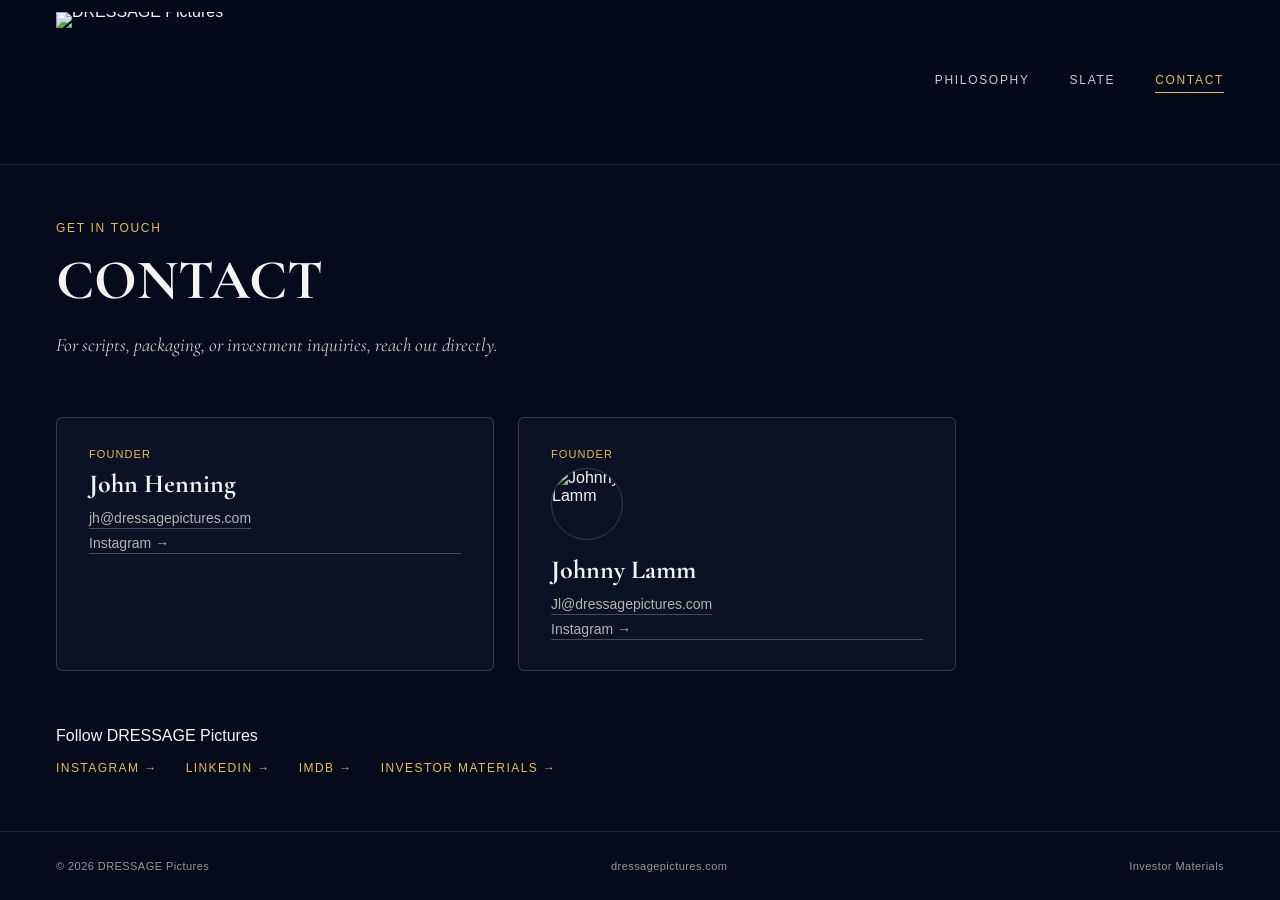
==== contact.html @ 516fdd28 "Add files via upload" ====
<!doctype html>
<html lang="en">
<head>
<meta charset="utf-8">
<meta name="viewport" content="width=device-width, initial-scale=1">
<title>Contact — DRESSAGE Pictures</title>
<meta name="description" content="Get in touch with DRESSAGE Pictures for scripts, packaging, or investment inquiries.">
<link rel="preconnect" href="https://fonts.googleapis.com">
<link href="https://fonts.googleapis.com/css2?family=Cormorant+Garamond:ital,wght@0,500;0,600;0,700;1,500&display=swap" rel="stylesheet">
<link rel="stylesheet" href="style.css">
</head>
<body style="min-height:100vh; display:flex; flex-direction:column;">

<nav class="site-nav">
  <a class="brand" href="index.html"><img src="assets/dressage-logo.png" alt="DRESSAGE Pictures"></a>
  <nav>
    <a href="philosophy.html" class="navlink">Philosophy</a>
    <a href="slate.html" class="navlink">Slate</a>
    <a href="contact.html" class="navlink is-active">Contact</a>
  </nav>
</nav>

<div style="flex-grow:1; display:flex; align-items:center;">
  <div class="section" style="padding-top:0; padding-bottom:0; width:100%;">

    <div style="max-width:720px; margin-bottom:56px;">
      <div class="eyebrow">Get in Touch</div>
      <h1 style="font-weight:700; text-transform:uppercase; font-size:clamp(2.4rem,5vw,3.5rem); line-height:1.05; margin:0 0 20px;">Contact</h1>
      <p class="serif-italic" style="font-size:19px; line-height:1.6; color:var(--ink-dim); margin:0;">For scripts, packaging, or investment inquiries, reach out directly.</p>
    </div>

    <div class="contact-cards">
      <div class="contact-card">
        <p class="role">Founder</p>
        <h3>John Henning</h3>
        <a class="mail" href="mailto:jh@dressagepictures.com">jh@dressagepictures.com</a>
        <a class="mail" href="https://www.instagram.com/johnartiste94/" target="_blank" rel="noopener" style="display:block; margin-top:8px;">Instagram →</a>
      </div>
      <div class="contact-card">
        <p class="role">Founder</p>
        <img class="headshot" src="assets/people/johnny-lamm.jpg" alt="Johnny Lamm">
        <h3>Johnny Lamm</h3>
        <a class="mail" href="mailto:Jl@dressagepictures.com">Jl@dressagepictures.com</a>
        <a class="mail" href="https://www.instagram.com/john_b_lamm/" target="_blank" rel="noopener" style="display:block; margin-top:8px;">Instagram →</a>
      </div>
    </div>

    <div style="margin-top:56px; max-width:900px;">
      <p class="role">Follow DRESSAGE Pictures</p>
      <div style="display:flex; gap:28px; flex-wrap:wrap;">
        <a class="section-foot-link" style="margin-top:0;" href="#" target="_blank" rel="noopener">Instagram →</a>
        <a class="section-foot-link" style="margin-top:0;" href="https://www.linkedin.com/dressagepictures" target="_blank" rel="noopener">LinkedIn →</a>
        <a class="section-foot-link" style="margin-top:0;" href="#" target="_blank" rel="noopener">IMDb →</a>
        <a class="section-foot-link" style="margin-top:0;" href="#" target="_blank" rel="noopener">Investor Materials →</a>
      </div>
    </div>

  </div>
</div>

<footer class="site-footer">
  <span>© 2026 DRESSAGE Pictures</span>
  <span>dressagepictures.com</span>
  <a href="#" target="_blank" rel="noopener">Investor Materials</a>
</footer>

</body>
</html>
---- style.css ----
/* ==========================================================================
   DRESSAGE Pictures — shared site stylesheet
   ========================================================================== */

:root{
  --bg:#050b1a;
  --card:#0a1224;
  --gold:#eabb54;
  --ink:#f5f4f0;
  --ink-dim:#cfcbc3;
  --ink-dimmer:#b7b3ab;
  --ink-faint:#9a9690;
  --hair:rgba(245,244,240,0.1);
  --hair-strong:rgba(245,244,240,0.18);
}

*{ box-sizing:border-box; }

html{ scroll-behavior:smooth; }

body{
  margin:0;
  background:var(--bg);
  color:var(--ink);
  font-family:Arial, Helvetica, sans-serif;
  -webkit-font-smoothing:antialiased;
}

a{ color:inherit; text-decoration:none; }
img{ max-width:100%; display:block; }

h1,h2,h3{ font-family:'Cormorant Garamond', Georgia, serif; margin:0; }

.serif-italic{ font-family:'Cormorant Garamond', Georgia, serif; font-style:italic; }

.eyebrow{
  font-size:12px;
  text-transform:uppercase;
  letter-spacing:.14em;
  color:var(--gold);
  margin-bottom:16px;
}

/* ---------- Nav ---------- */
.site-nav{
  position:sticky;
  top:0;
  z-index:50;
  display:flex;
  align-items:center;
  justify-content:space-between;
  padding:12px 56px;
  background:rgba(5,11,26,0.86);
  backdrop-filter:blur(10px);
  -webkit-backdrop-filter:blur(10px);
  border-bottom:1px solid var(--hair);
}
.site-nav .brand{ display:block; line-height:0; }
.site-nav .brand img{ height:140px; width:auto; }
.site-nav nav{
  display:flex;
  gap:40px;
  font-size:12px;
  text-transform:uppercase;
  letter-spacing:.14em;
  color:var(--ink-dim);
}
.navlink{ position:relative; padding-bottom:4px; transition:color .2s ease; }
.navlink:hover{ color:var(--gold); }
.navlink.is-active{ color:var(--gold); }
.navlink.is-active::after{
  content:"";
  position:absolute; left:0; right:0; bottom:-2px;
  height:1px; background:var(--gold);
}
.nav-toggle{ display:none; }

@media (max-width: 720px){
  .site-nav{ padding:10px 24px; }
  .site-nav .brand img{ height:72px; }
  .site-nav nav{ gap:22px; font-size:11px; }
}

/* ---------- Footer ---------- */
.site-footer{
  display:flex;
  align-items:center;
  justify-content:space-between;
  gap:16px;
  flex-wrap:wrap;
  padding:28px 56px;
  border-top:1px solid var(--hair);
  font-size:11px;
  color:var(--ink-faint);
  letter-spacing:.04em;
}
.site-footer a{ color:var(--ink-faint); }
.site-footer a:hover{ color:var(--gold); }

@media (max-width: 720px){
  .site-footer{ padding:22px 24px; justify-content:center; text-align:center; }
}

/* ---------- Generic page header block (used on interior pages) ---------- */
.page-head{
  max-width:760px;
  padding:96px 56px 0;
  margin:0 auto;
}
.page-head h1{
  font-weight:700;
  text-transform:uppercase;
  font-size:clamp(2.4rem, 5vw, 3.5rem);
  line-height:1.05;
  margin:0 0 20px;
}
.page-head .lede{
  font-style:italic;
  font-size:19px;
  line-height:1.6;
  color:var(--ink-dim);
  margin:0;
}

@media (max-width: 720px){
  .page-head{ padding:56px 24px 0; }
}

/* ---------- Buttons / links ---------- */
.btn{
  display:inline-block;
  font-size:11px;
  text-transform:uppercase;
  letter-spacing:.12em;
  color:var(--bg);
  background:var(--gold);
  padding:14px 28px;
  border-radius:2px;
  transition:opacity .2s ease;
}
.btn:hover{ opacity:.85; }
.btn-outline{
  display:inline-block;
  font-size:11px;
  text-transform:uppercase;
  letter-spacing:.12em;
  color:var(--ink);
  border:1px solid var(--hair-strong);
  padding:13px 27px;
  border-radius:2px;
  transition:border-color .2s ease, color .2s ease;
}
.btn-outline:hover{ border-color:var(--gold); color:var(--gold); }

/* ---------- Section wrappers ---------- */
.section{ padding:96px 56px; max-width:1320px; margin:0 auto; }
@media (max-width: 720px){ .section{ padding:64px 24px; } }

.section-head{ max-width:760px; margin:0 0 48px; }
.section-head h2{
  font-weight:700;
  text-transform:uppercase;
  font-size:clamp(2rem, 4vw, 2.75rem);
  line-height:1.08;
}

/* ---------- Philosophy: tenets ---------- */
.tenets{
  display:grid;
  grid-template-columns:repeat(4, minmax(0,1fr));
  gap:20px;
}
@media (max-width: 980px){ .tenets{ grid-template-columns:repeat(2, minmax(0,1fr)); } }
@media (max-width: 560px){ .tenets{ grid-template-columns:1fr; } }

.tenet{
  background:var(--card);
  border:1px solid var(--hair-strong);
  border-radius:6px;
  padding:20px 22px 22px;
}
.tenet-sketch{
  width:100%;
  height:92px;
  object-fit:contain;
  object-position:left center;
  margin:0 0 14px;
  opacity:.92;
}
.tenet .num{ font-size:11px; letter-spacing:.12em; color:var(--gold); margin:0 0 10px; }
.tenet h3{
  font-size:22px; text-transform:uppercase; font-weight:700;
  margin:0 0 10px;
}
.tenet p{ font-size:13.5px; line-height:1.65; color:var(--ink-dimmer); margin:0; }

.promise{
  max-width:720px;
  border-top:1px solid var(--hair-strong);
  padding-top:44px;
  margin-top:24px;
}
.promise p{ font-family:'Cormorant Garamond', Georgia, serif; font-size:19px; line-height:1.6; margin:0 0 14px; }
.promise ul{
  margin:0 0 22px; padding-left:20px;
  font-family:'Cormorant Garamond', Georgia, serif;
  font-size:19px; line-height:1.7; color:#e7e4dd;
}
.promise ul li{ margin-bottom:6px; }
.promise .tagline{
  font-family:Arial, Helvetica, sans-serif;
  font-size:12.5px; text-transform:uppercase; letter-spacing:.12em; color:var(--gold);
}

/* ---------- Slate ---------- */
.grouplabel{
  font-size:11.5px; text-transform:uppercase; letter-spacing:.1em;
  color:var(--gold); margin:0 0 20px; padding-top:8px;
}
.slate-grid{
  display:grid;
  grid-template-columns:repeat(4, minmax(0,1fr));
  gap:22px;
  margin-bottom:56px;
}
.slate-grid:last-child{ margin-bottom:0; }
@media (max-width: 1180px){ .slate-grid{ grid-template-columns:repeat(3, minmax(0,1fr)); } }
@media (max-width: 860px){ .slate-grid{ grid-template-columns:repeat(2, minmax(0,1fr)); } }
@media (max-width: 520px){ .slate-grid{ grid-template-columns:1fr; } }

.title-card{
  background:var(--card);
  border:1px solid var(--hair-strong);
  border-radius:6px;
  overflow:hidden;
  display:flex; flex-direction:column;
  scroll-margin-top:110px;
}
.title-card.is-linked{ border-color:var(--gold); }
.poster{ width:100%; aspect-ratio:2/3; object-fit:cover; background:#10182c; }
.title-card .body{ padding:16px 16px 18px; display:flex; flex-direction:column; gap:8px; flex-grow:1; }
.title-card .top{ display:flex; justify-content:space-between; align-items:flex-start; gap:8px; }
.title-card h3{ font-size:19px; text-transform:uppercase; margin:0; line-height:1.25; }
.title-card .fmt{ font-size:10px; color:var(--ink-faint); white-space:nowrap; padding-top:3px; text-transform:uppercase; letter-spacing:.06em; }
.tag{
  display:inline-block; font-size:10px; text-transform:uppercase; letter-spacing:.08em;
  padding:3px 10px; border-radius:20px;
}
.tag-prod{ color:var(--bg); background:var(--gold); }
.tag-dev{ color:var(--ink); background:transparent; border:1px solid rgba(245,244,240,.4); }
.title-card .logline{
  font-family:'Cormorant Garamond', Georgia, serif; font-style:italic;
  font-size:13.5px; line-height:1.5; color:#e7e4dd; margin:4px 0 0;
}
.title-card .budget{
  font-size:11.5px; color:var(--ink-dimmer); letter-spacing:.02em;
}
.title-card .budget .budget-label{
  text-transform:uppercase; letter-spacing:.1em; color:var(--gold); font-size:9.5px; margin-right:7px;
}
.title-card .badges{ display:flex; gap:6px; flex-wrap:wrap; }
.tag-genre{ color:var(--ink); background:transparent; border:1px solid var(--hair-strong); }
.tag-sub{ color:var(--ink-faint); background:rgba(245,244,240,.05); border:1px solid var(--hair); }
.title-card .credits{
  font-size:11px; color:var(--ink-dimmer); display:flex; flex-direction:column; gap:3px;
}
.title-card .credits .label{
  text-transform:uppercase; letter-spacing:.1em; color:var(--gold); font-size:9.5px; margin-right:7px;
}
.title-card .comps{
  font-size:12px; color:var(--ink-faint); font-style:italic; margin:2px 0 0;
}
.title-card .comps .label{
  font-family:Arial, Helvetica, sans-serif; font-style:normal; text-transform:uppercase;
  font-size:9.5px; letter-spacing:.08em; color:var(--gold); margin-right:6px;
}
.title-card .note{ font-size:11px; color:var(--ink-faint); line-height:1.4; margin:0; }

/* ---------- Contact ---------- */
.contact-cards{ display:flex; gap:24px; max-width:900px; flex-wrap:wrap; }
.contact-card{
  background:var(--card); border:1px solid var(--hair-strong); border-radius:6px;
  padding:30px 32px; flex:1 1 260px;
}
.contact-card .role{ font-size:11px; text-transform:uppercase; letter-spacing:.1em; color:var(--gold); margin:0 0 8px; }
.contact-card .headshot{
  width:72px; height:72px; border-radius:50%; object-fit:cover;
  display:block; margin:0 0 14px; border:1px solid var(--hair-strong);
}
.contact-card h3{ font-size:26px; margin:0 0 10px; }
.contact-card a.mail{
  font-size:14px; color:var(--ink-dimmer); border-bottom:1px solid rgba(245,244,240,.25); padding-bottom:2px;
}
.contact-card a.mail:hover{ color:var(--gold); border-color:var(--gold); }

/* ---------- Home / hero ---------- */
.hero{
  position:relative;
  min-height:100vh;
  display:flex;
  flex-direction:column;
  justify-content:flex-end;
  overflow:hidden;
  background:
    radial-gradient(ellipse at 50% 20%, rgba(234,187,84,0.08), transparent 55%),
    linear-gradient(180deg, #050b1a 0%, #071026 55%, #050b1a 100%);
}
.hero-media{
  position:absolute; inset:0; width:100%; height:100%;
  object-fit:cover;
  z-index:0;
  opacity:.55;
}
.hero-scrim{
  position:absolute; inset:0;
  background:linear-gradient(180deg, rgba(5,11,26,.35) 0%, rgba(5,11,26,.55) 55%, rgba(5,11,26,.96) 100%);
  z-index:1;
}
.hero .site-nav{ position:relative; z-index:2; background:transparent; backdrop-filter:none; border-bottom:1px solid transparent; }
.hero-content{
  position:relative; z-index:2;
  padding:0 56px 100px;
  max-width:900px;
}
.hero-content .eyebrow{ font-size:12px; }
.hero-content h1{
  font-weight:700;
  text-transform:uppercase;
  font-size:clamp(3rem, 9vw, 6.5rem);
  line-height:0.98;
  margin:0 0 24px;
  letter-spacing:.01em;
}
.hero-logo{
  width:min(620px, 62vw);
  height:auto;
  margin:0 0 28px;
}
@media (max-width: 720px){
  .hero-logo{ width:min(420px, 78vw); margin:0 0 20px; }
}
.hero-content p.lede{
  font-style:italic;
  font-size:20px;
  line-height:1.6;
  color:var(--ink-dim);
  max-width:600px;
  margin:0 0 40px;
}
.hero-cta{ display:flex; align-items:center; gap:16px; flex-wrap:wrap; }
.scroll-cue{
  position:absolute; left:56px; bottom:28px; z-index:2;
  font-size:10px; text-transform:uppercase; letter-spacing:.2em; color:var(--ink-faint);
  display:flex; align-items:center; gap:10px;
}
.scroll-cue::after{ content:""; width:1px; height:32px; background:var(--hair-strong); }

@media (max-width: 720px){
  .hero-content{ padding:0 24px 72px; }
  .scroll-cue{ left:24px; }
}

/* ---------- Home: intro / about strip ---------- */
.about-strip{
  display:grid;
  grid-template-columns:1fr 1fr;
  gap:64px;
  align-items:start;
}
@media (max-width: 860px){ .about-strip{ grid-template-columns:1fr; gap:32px; } }
.about-strip p{
  font-size:15px; line-height:1.8; color:var(--ink-dimmer); margin:0 0 16px;
}

/* ---------- Home: slate-peek widget (inline, beside hero CTAs) ---------- */
.slate-peek-inline{
  display:flex;
  align-items:center;
  gap:12px;
  background:rgba(10,18,36,0.7);
  border:1px solid var(--hair-strong);
  border-radius:2px;
  padding:8px 18px 8px 8px;
  backdrop-filter:blur(6px);
  -webkit-backdrop-filter:blur(6px);
  transition:border-color .2s ease;
}
.slate-peek-inline:hover{ border-color:var(--gold); }
.slate-peek-inline .peek-poster{
  width:42px; height:58px; object-fit:cover; border-radius:2px; flex-shrink:0; background:#10182c;
}
.slate-peek-inline .peek-text{ display:flex; flex-direction:column; gap:3px; }
.slate-peek-inline .peek-label{
  font-size:9px; text-transform:uppercase; letter-spacing:.12em; color:var(--gold);
}
.slate-peek-inline .peek-title{
  font-family:'Cormorant Garamond', Georgia, serif; font-weight:700; text-transform:uppercase;
  font-size:15px; line-height:1.15; color:var(--ink);
}

/* ---------- Home: featured slate preview ---------- */
.feature-grid{
  display:grid;
  grid-template-columns:repeat(4, minmax(0,1fr));
  gap:22px;
}
@media (max-width: 980px){ .feature-grid{ grid-template-columns:repeat(2, minmax(0,1fr)); } }
@media (max-width: 520px){ .feature-grid{ grid-template-columns:1fr; } }

.section-foot-link{
  margin-top:44px;
  display:flex; align-items:center; gap:12px;
  font-size:12px; text-transform:uppercase; letter-spacing:.12em; color:var(--gold);
}
.section-foot-link:hover{ opacity:.8; }

/* Divider */
.hr{ height:1px; background:var(--hair); border:0; margin:0; }
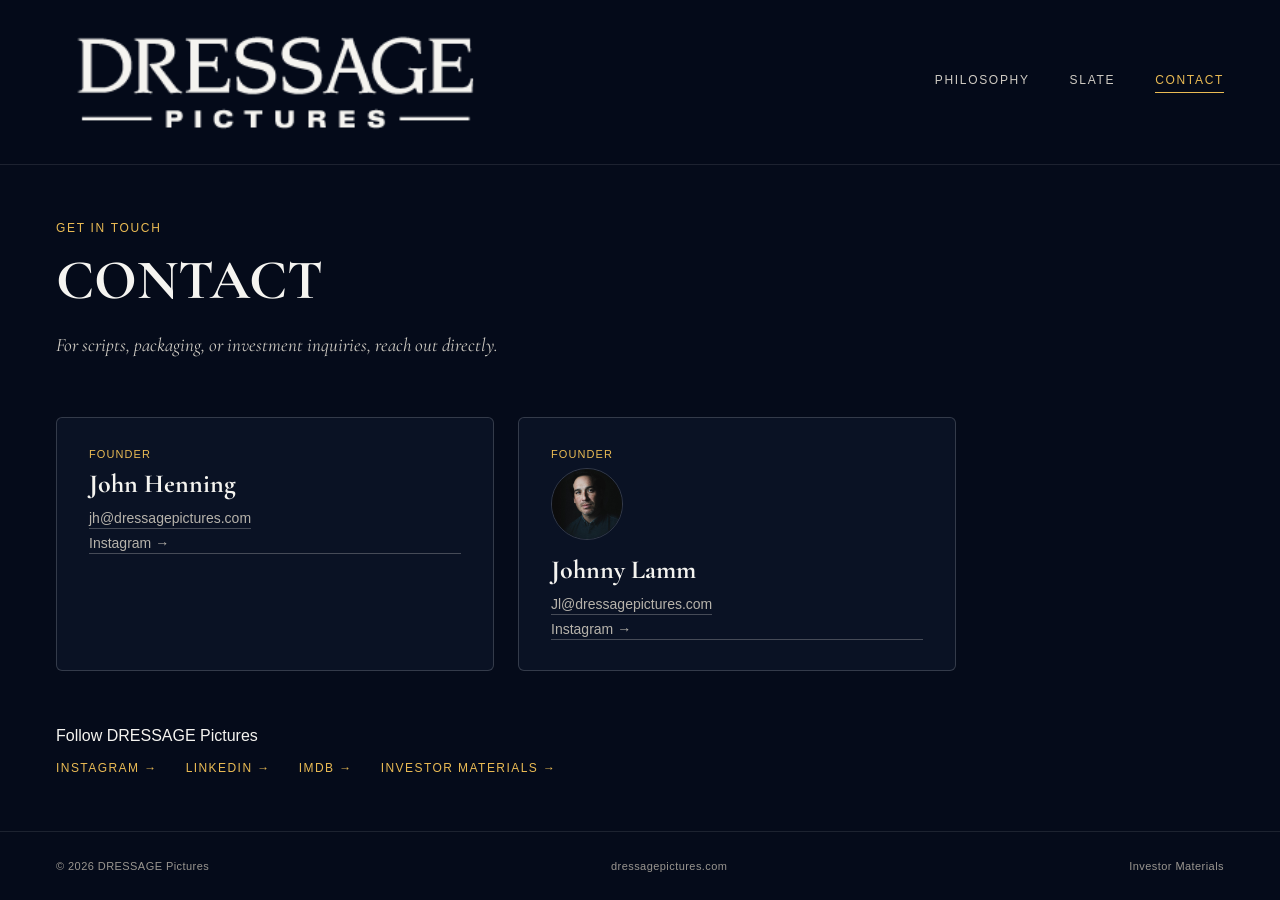
==== commit a460916e: "Add investor materials request page and wire up links" ====
--- a/contact.html
+++ b/contact.html
@@ -12,56 +12,56 @@
 <body style="min-height:100vh; display:flex; flex-direction:column;">
 
 <nav class="site-nav">
-  <a class="brand" href="index.html"><img src="assets/dressage-logo.png" alt="DRESSAGE Pictures"></a>
-  <nav>
-    <a href="philosophy.html" class="navlink">Philosophy</a>
-    <a href="slate.html" class="navlink">Slate</a>
-    <a href="contact.html" class="navlink is-active">Contact</a>
-  </nav>
+<a class="brand" href="index.html"><img src="assets/dressage-logo.png" alt="DRESSAGE Pictures"></a>
+<nav>
+<a href="philosophy.html" class="navlink">Philosophy</a>
+<a href="slate.html" class="navlink">Slate</a>
+<a href="contact.html" class="navlink is-active">Contact</a>
+</nav>
 </nav>
 
 <div style="flex-grow:1; display:flex; align-items:center;">
-  <div class="section" style="padding-top:0; padding-bottom:0; width:100%;">
+<div class="section" style="padding-top:0; padding-bottom:0; width:100%;">
 
-    <div style="max-width:720px; margin-bottom:56px;">
-      <div class="eyebrow">Get in Touch</div>
-      <h1 style="font-weight:700; text-transform:uppercase; font-size:clamp(2.4rem,5vw,3.5rem); line-height:1.05; margin:0 0 20px;">Contact</h1>
-      <p class="serif-italic" style="font-size:19px; line-height:1.6; color:var(--ink-dim); margin:0;">For scripts, packaging, or investment inquiries, reach out directly.</p>
-    </div>
+<div style="max-width:720px; margin-bottom:56px;">
+<div class="eyebrow">Get in Touch</div>
+<h1 style="font-weight:700; text-transform:uppercase; font-size:clamp(2.4rem,5vw,3.5rem); line-height:1.05; margin:0 0 20px;">Contact</h1>
+<p class="serif-italic" style="font-size:19px; line-height:1.6; color:var(--ink-dim); margin:0;">For scripts, packaging, or investment inquiries, reach out directly.</p>
+</div>
 
-    <div class="contact-cards">
-      <div class="contact-card">
-        <p class="role">Founder</p>
-        <h3>John Henning</h3>
-        <a class="mail" href="mailto:jh@dressagepictures.com">jh@dressagepictures.com</a>
-        <a class="mail" href="https://www.instagram.com/johnartiste94/" target="_blank" rel="noopener" style="display:block; margin-top:8px;">Instagram →</a>
-      </div>
-      <div class="contact-card">
-        <p class="role">Founder</p>
-        <img class="headshot" src="assets/people/johnny-lamm.jpg" alt="Johnny Lamm">
-        <h3>Johnny Lamm</h3>
-        <a class="mail" href="mailto:Jl@dressagepictures.com">Jl@dressagepictures.com</a>
-        <a class="mail" href="https://www.instagram.com/john_b_lamm/" target="_blank" rel="noopener" style="display:block; margin-top:8px;">Instagram →</a>
-      </div>
-    </div>
+<div class="contact-cards">
+<div class="contact-card">
+<p class="role">Founder</p>
+<h3>John Henning</h3>
+<a class="mail" href="mailto:jh@dressagepictures.com">jh@dressagepictures.com</a>
+<a class="mail" href="https://www.instagram.com/johnartiste94/" target="_blank" rel="noopener" style="display:block; margin-top:8px;">Instagram →</a>
+</div>
+<div class="contact-card">
+<p class="role">Founder</p>
+<img class="headshot" src="assets/people/johnny-lamm.jpg" alt="Johnny Lamm">
+<h3>Johnny Lamm</h3>
+<a class="mail" href="mailto:Jl@dressagepictures.com">Jl@dressagepictures.com</a>
+<a class="mail" href="https://www.instagram.com/john_b_lamm/" target="_blank" rel="noopener" style="display:block; margin-top:8px;">Instagram →</a>
+</div>
+</div>
 
-    <div style="margin-top:56px; max-width:900px;">
-      <p class="role">Follow DRESSAGE Pictures</p>
-      <div style="display:flex; gap:28px; flex-wrap:wrap;">
-        <a class="section-foot-link" style="margin-top:0;" href="#" target="_blank" rel="noopener">Instagram →</a>
-        <a class="section-foot-link" style="margin-top:0;" href="https://www.linkedin.com/dressagepictures" target="_blank" rel="noopener">LinkedIn →</a>
-        <a class="section-foot-link" style="margin-top:0;" href="#" target="_blank" rel="noopener">IMDb →</a>
-        <a class="section-foot-link" style="margin-top:0;" href="#" target="_blank" rel="noopener">Investor Materials →</a>
-      </div>
-    </div>
+<div style="margin-top:56px; max-width:900px;">
+<p class="role">Follow DRESSAGE Pictures</p>
+<div style="display:flex; gap:28px; flex-wrap:wrap;">
+<a class="section-foot-link" style="margin-top:0;" href="#" target="_blank" rel="noopener">Instagram →</a>
+<a class="section-foot-link" style="margin-top:0;" href="https://www.linkedin.com/dressagepictures" target="_blank" rel="noopener">LinkedIn →</a>
+<a class="section-foot-link" style="margin-top:0;" href="#" target="_blank" rel="noopener">IMDb →</a>
+<a class="section-foot-link" style="margin-top:0;" href="invest.html">Investor Materials →</a>
+</div>
+</div>
 
-  </div>
+</div>
 </div>
 
 <footer class="site-footer">
-  <span>© 2026 DRESSAGE Pictures</span>
-  <span>dressagepictures.com</span>
-  <a href="#" target="_blank" rel="noopener">Investor Materials</a>
+<span>© 2026 DRESSAGE Pictures</span>
+<span>dressagepictures.com</span>
+<a href="invest.html">Investor Materials</a>
 </footer>
 
 </body>
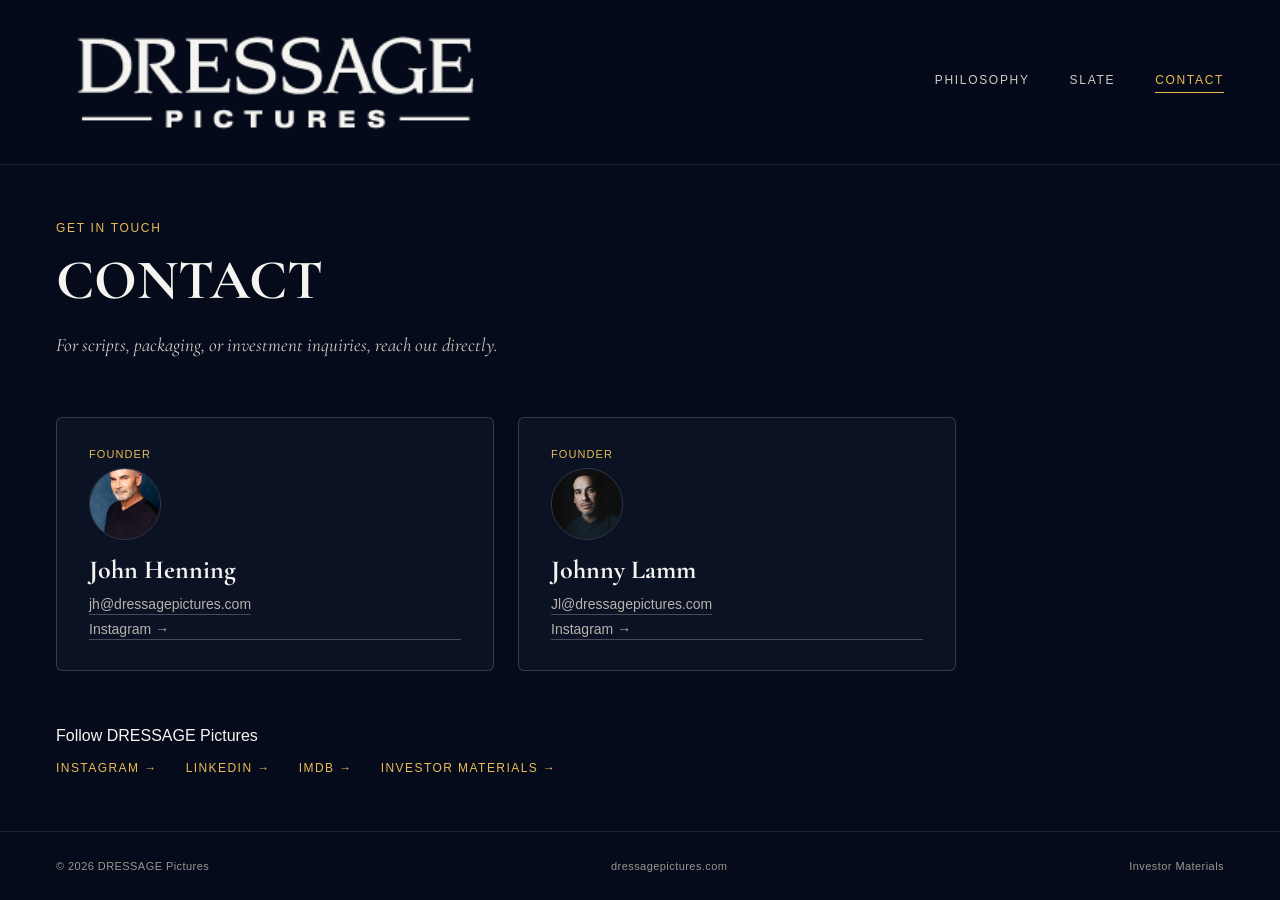
==== commit 8778797e: "Update contact page: IMDb/Instagram links, John Henning headshot" ====
--- a/contact.html
+++ b/contact.html
@@ -32,6 +32,7 @@
 <div class="contact-cards">
 <div class="contact-card">
 <p class="role">Founder</p>
+<img class="headshot" src="assets/people/john-henning.jpg" alt="John Henning">
 <h3>John Henning</h3>
 <a class="mail" href="mailto:jh@dressagepictures.com">jh@dressagepictures.com</a>
 <a class="mail" href="https://www.instagram.com/johnartiste94/" target="_blank" rel="noopener" style="display:block; margin-top:8px;">Instagram →</a>
@@ -48,9 +49,9 @@
 <div style="margin-top:56px; max-width:900px;">
 <p class="role">Follow DRESSAGE Pictures</p>
 <div style="display:flex; gap:28px; flex-wrap:wrap;">
-<a class="section-foot-link" style="margin-top:0;" href="#" target="_blank" rel="noopener">Instagram →</a>
+<a class="section-foot-link" style="margin-top:0;" href="https://www.instagram.com/dressage__pictures/" target="_blank" rel="noopener">Instagram →</a>
 <a class="section-foot-link" style="margin-top:0;" href="https://www.linkedin.com/dressagepictures" target="_blank" rel="noopener">LinkedIn →</a>
-<a class="section-foot-link" style="margin-top:0;" href="#" target="_blank" rel="noopener">IMDb →</a>
+<a class="section-foot-link" style="margin-top:0;" href="https://pro.imdb.com/company/co1218428?rf=cons_ats_co_pro&ref_=cons_ats_co_pro" target="_blank" rel="noopener">IMDb →</a>
 <a class="section-foot-link" style="margin-top:0;" href="invest.html">Investor Materials →</a>
 </div>
 </div>
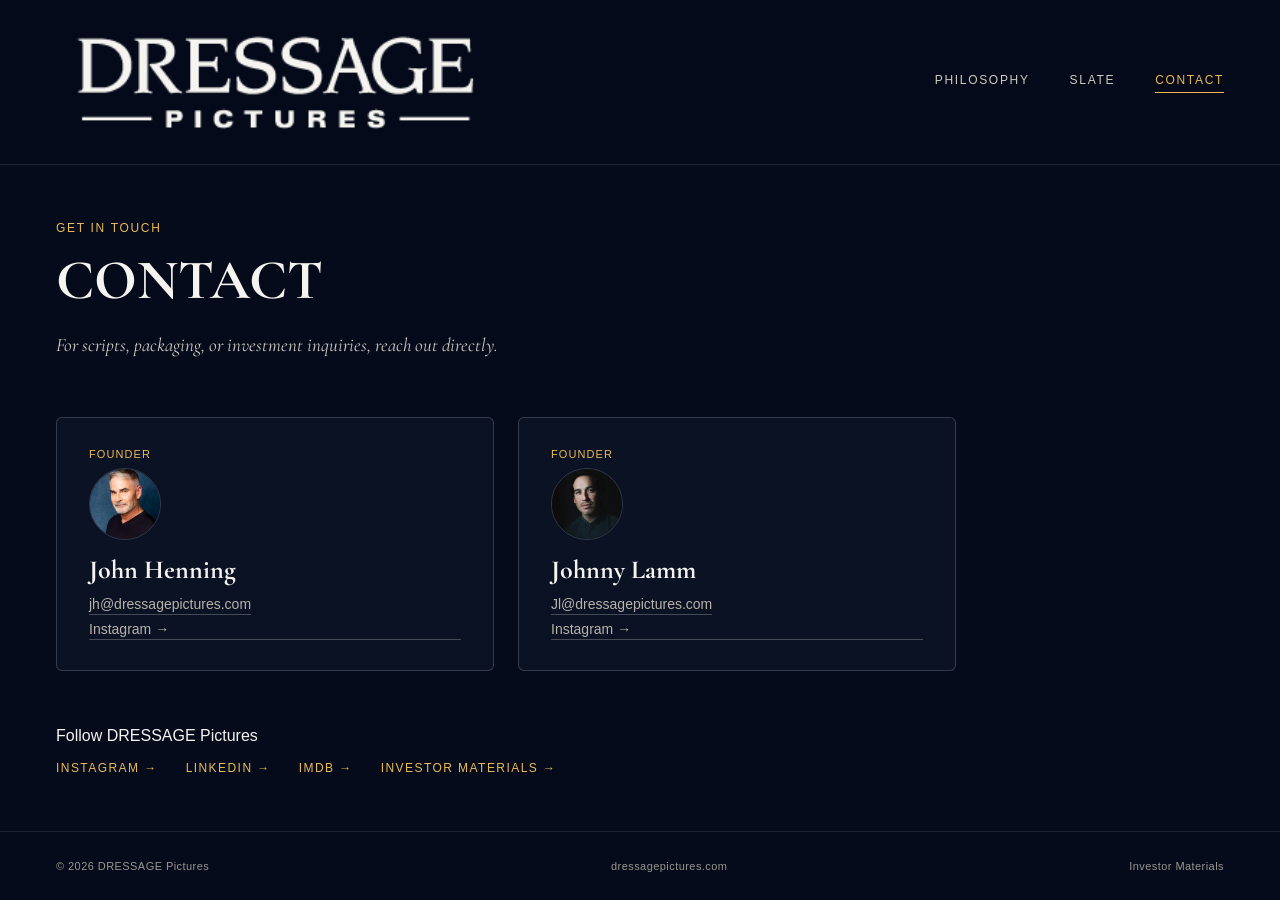
==== commit 0be9d267: "Fix John Henning headshot crop" ====
--- a/contact.html
+++ b/contact.html
@@ -32,7 +32,7 @@
 <div class="contact-cards">
 <div class="contact-card">
 <p class="role">Founder</p>
-<img class="headshot" src="assets/people/john-henning.jpg" alt="John Henning">
+<img class="headshot" src="assets/people/john-henning.jpg" alt="John Henning" style="object-position:50% 12%;">
 <h3>John Henning</h3>
 <a class="mail" href="mailto:jh@dressagepictures.com">jh@dressagepictures.com</a>
 <a class="mail" href="https://www.instagram.com/johnartiste94/" target="_blank" rel="noopener" style="display:block; margin-top:8px;">Instagram →</a>
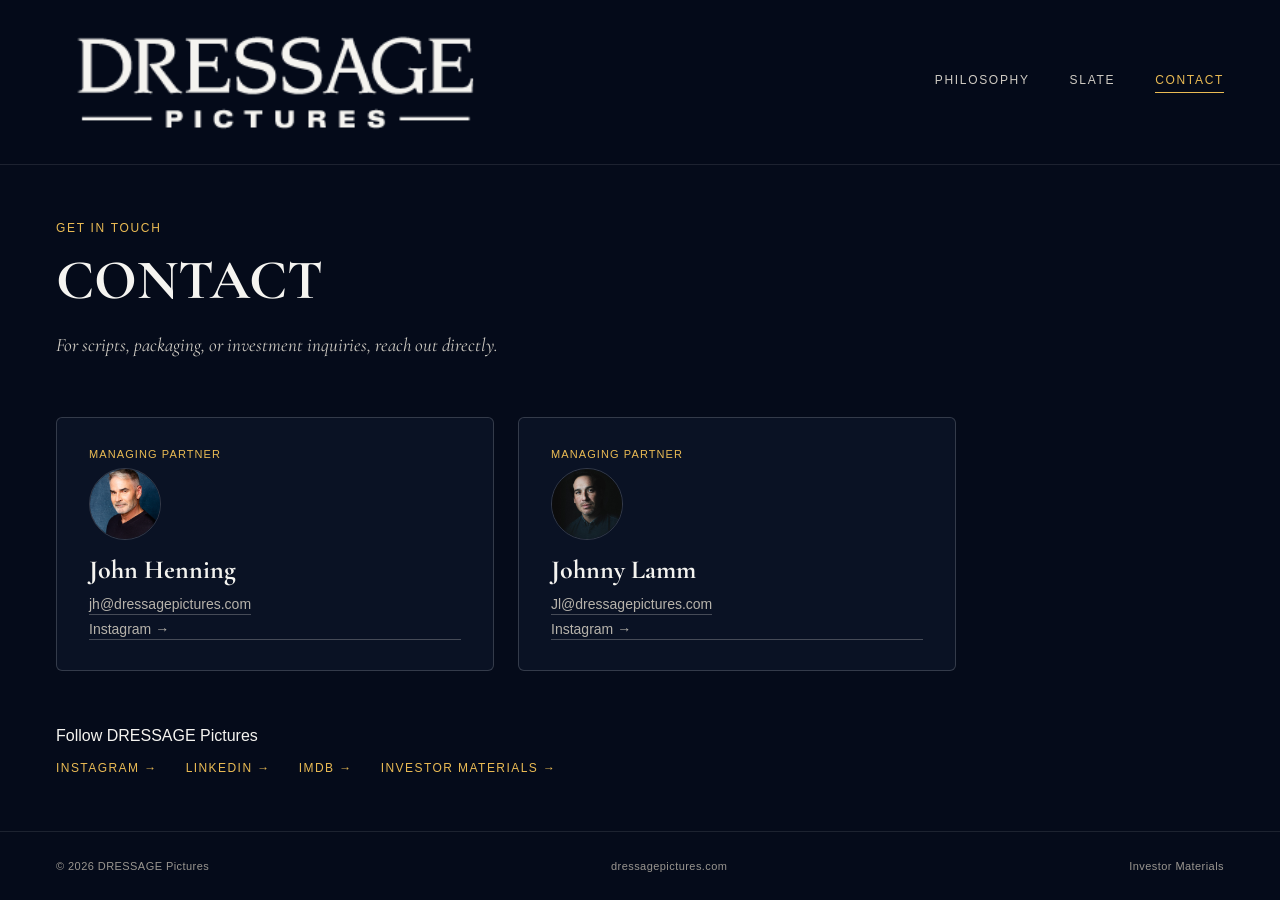
==== commit 07e1cfab: "Update founder titles to Managing Partner" ====
--- a/contact.html
+++ b/contact.html
@@ -31,14 +31,14 @@
 
 <div class="contact-cards">
 <div class="contact-card">
-<p class="role">Founder</p>
+<p class="role">Managing Partner</p>
 <img class="headshot" src="assets/people/john-henning.jpg" alt="John Henning" style="object-position:50% 12%;">
 <h3>John Henning</h3>
 <a class="mail" href="mailto:jh@dressagepictures.com">jh@dressagepictures.com</a>
 <a class="mail" href="https://www.instagram.com/johnartiste94/" target="_blank" rel="noopener" style="display:block; margin-top:8px;">Instagram →</a>
 </div>
 <div class="contact-card">
-<p class="role">Founder</p>
+<p class="role">Managing Partner</p>
 <img class="headshot" src="assets/people/johnny-lamm.jpg" alt="Johnny Lamm">
 <h3>Johnny Lamm</h3>
 <a class="mail" href="mailto:Jl@dressagepictures.com">Jl@dressagepictures.com</a>
